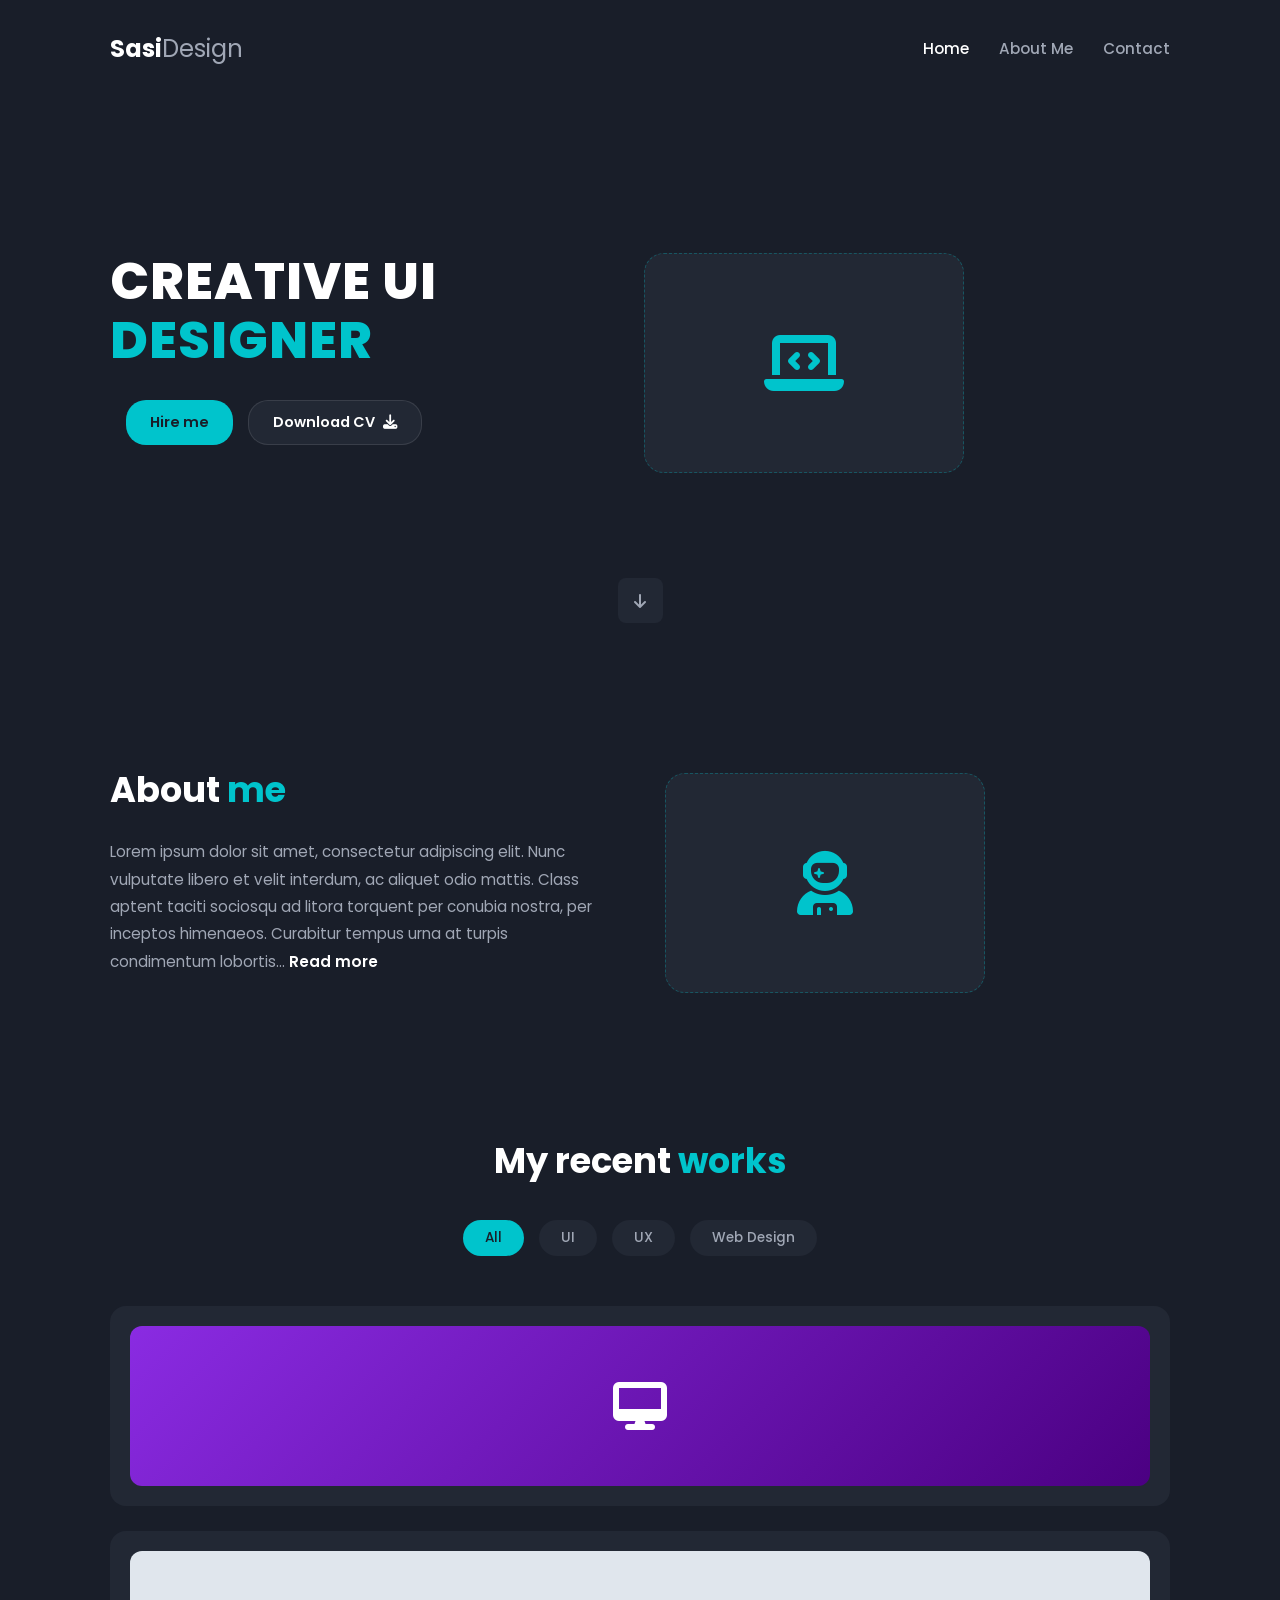
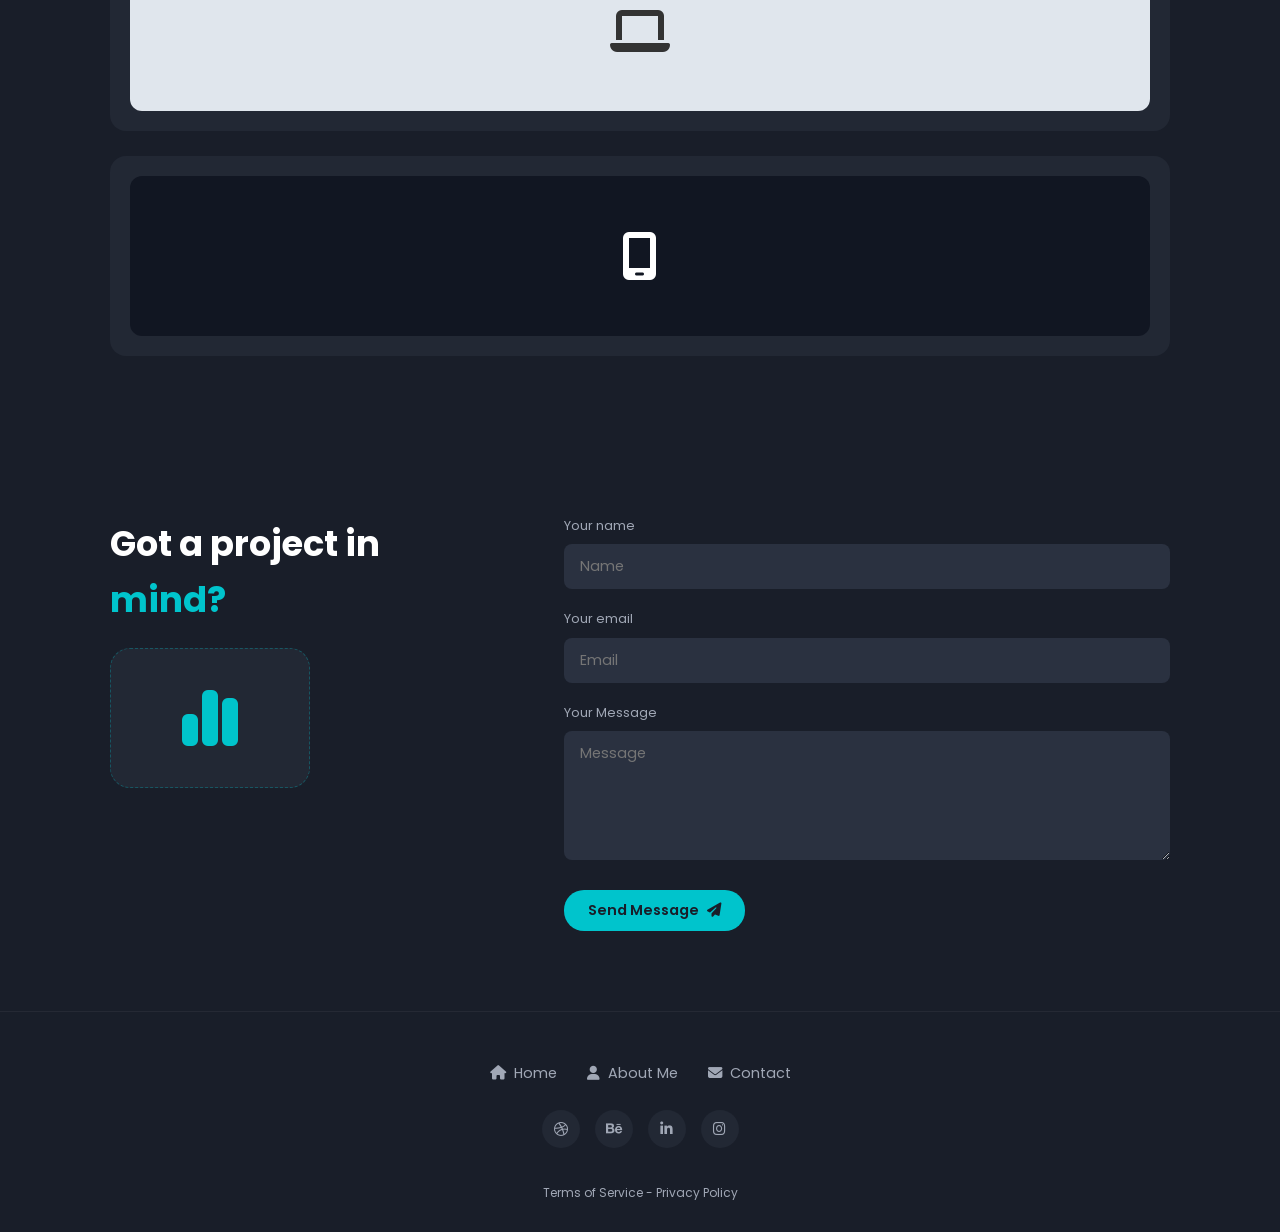
==== webproject.html @ ec04315b "Add files via upload" ====
<!DOCTYPE html>
<html lang="ru">
<head>
  <meta charset="UTF-8">
  <meta name="viewport" content="width=device-width, initial-scale=1.0">
  <title>SasiDesign - Creative UI Designer</title>
  <!-- Google Fonts & FontAwesome -->
  <link rel="preconnect" href="https://fonts.googleapis.com">
  <link rel="preconnect" href="https://fonts.gstatic.com" crossorigin>
  <link href="https://fonts.googleapis.com/css2?family=Poppins:wght@300;400;500;600;700;800&display=swap" rel="stylesheet">
  <link rel="stylesheet" href="https://cdnjs.cloudflare.com/ajax/libs/font-awesome/6.4.0/css/all.min.css">
  <link rel="stylesheet" href="style.css">
</head>
<body>

  <!-- Header / Navbar -->
  <header class="header">
    <div class="container nav-container">
      <a href="#" class="logo">Sasi<span>Design</span></a>
      <nav class="nav-menu">
        <a href="#home" class="active">Home</a>
        <a href="#about">About Me</a>
        <a href="#contact">Contact</a>
      </nav>
    </div>
  </header>

  <!-- Hero Section -->
  <section class="hero" id="home">
    <div class="container hero-container">
      <div class="hero-content">
        <h1 class="hero-title">
          CREATIVE UI<br>
          <span class="accent-text">DESIGNER</span>
        </h1>
        <div class="hero-buttons">
          <a href="#about" class="btn btn-teal">Hire me</a>
          <a href="#" class="btn btn-dark-outline">
            Download CV <i class="fa-solid fa-download"></i>
          </a>
        </div>
      </div>
      <div class="hero-illustration">
        <!-- Иллюстрация сидящего персонажа с ноутбуком -->
        <div class="illustration-placeholder">
          <i class="fa-solid fa-laptop-code"></i>
        </div>
      </div>
    </div>
    <a href="#about" class="scroll-down-btn">
      <i class="fa-solid fa-arrow-down"></i>
    </a>
  </section>

  <!-- About Me Section -->
  <section class="about" id="about">
    <div class="container about-container">
      <div class="about-text">
        <h2 class="section-heading">About <span class="accent-text">me</span></h2>
        <p>
          Lorem ipsum dolor sit amet, consectetur adipiscing elit. Nunc vulputate libero et velit interdum, ac aliquet odio mattis. Class aptent taciti sociosqu ad litora torquent per conubia nostra, per inceptos himenaeos. Curabitur tempus urna at turpis condimentum lobortis... <a href="#" class="read-more">Read more</a>
        </p>
      </div>
      <div class="about-illustration">
        <div class="illustration-placeholder">
          <i class="fa-solid fa-user-astronaut"></i>
        </div>
      </div>
    </div>
  </section>

  <!-- Works Section -->
  <section class="works" id="works">
    <div class="container">
      <h2 class="section-heading centered">My recent <span class="accent-text">works</span></h2>
      
      <!-- Filter Tabs -->
      <div class="filter-tabs">
        <button class="tab-btn active">All</button>
        <button class="tab-btn">UI</button>
        <button class="tab-btn">UX</button>
        <button class="tab-btn">Web Design</button>
      </div>

      <!-- Works Grid -->
      <div class="works-grid">
        <div class="work-card">
          <div class="card-preview card-purple">
            <i class="fa-solid fa-desktop"></i>
          </div>
        </div>
        <div class="work-card">
          <div class="card-preview card-light">
            <i class="fa-solid fa-laptop"></i>
          </div>
        </div>
        <div class="work-card">
          <div class="card-preview card-mobile">
            <i class="fa-solid fa-mobile-screen"></i>
          </div>
        </div>
      </div>
    </div>
  </section>

  <!-- Contact / Got a project Section -->
  <section class="contact" id="contact">
    <div class="container contact-container">
      <div class="contact-left">
        <h2 class="section-heading">
          Got a project in<br>
          <span class="accent-text">mind?</span>
        </h2>
        <div class="contact-illustration">
          <div class="illustration-placeholder mini">
            <i class="fa-solid fa-chart-simple"></i>
          </div>
        </div>
      </div>

      <div class="contact-right">
        <form class="contact-form">
          <div class="form-row">
            <div class="form-group">
              <label>Your name</label>
              <input type="text" placeholder="Name" required>
            </div>
            <div class="form-group">
              <label>Your email</label>
              <input type="email" placeholder="Email" required>
            </div>
          </div>
          <div class="form-group">
            <label>Your Message</label>
            <textarea placeholder="Message" rows="5" required></textarea>
          </div>
          <button type="submit" class="btn btn-teal btn-submit">
            Send Message <i class="fa-solid fa-paper-plane"></i>
          </button>
        </form>
      </div>
    </div>
  </section>

  <!-- Footer -->
  <footer class="footer">
    <div class="container footer-container">
      <nav class="footer-nav">
        <a href="#home"><i class="fa-solid fa-house"></i> Home</a>
        <a href="#about"><i class="fa-solid fa-user"></i> About Me</a>
        <a href="#contact"><i class="fa-solid fa-envelope"></i> Contact</a>
      </nav>

      <div class="footer-socials">
        <a href="#"><i class="fa-brands fa-dribbble"></i></a>
        <a href="#"><i class="fa-brands fa-behance"></i></a>
        <a href="#"><i class="fa-brands fa-linkedin-in"></i></a>
        <a href="#"><i class="fa-brands fa-instagram"></i></a>
      </div>

      <div class="footer-bottom">
        <p>Terms of Service - Privacy Policy</p>
      </div>
    </div>
  </footer>

</body>
</html>
---- style.css ----
:root {
  --bg-dark: #191e29;
  --bg-card: #222834;
  --bg-input: #2a3140;
  --accent: #00c4cc;
  --accent-hover: #00a8af;
  --text-white: #ffffff;
  --text-gray: #a0a7b5;
  --font-family: 'Poppins', sans-serif;
}

* {
  margin: 0;
  padding: 0;
  box-sizing: border-box;
  font-family: var(--font-family);
  scroll-behavior: smooth;
}

body {
  background-color: var(--bg-dark);
  color: var(--text-white);
  line-height: 1.6;
}

a {
  text-decoration: none;
  color: inherit;
  transition: all 0.3s ease;
}

.container {
  max-width: 1100px;
  margin: 0 auto;
  padding: 0 20px;
}

.accent-text {
  color: var(--accent);
}

/* --- Header / Navigation --- */
.header {
  padding: 30px 0;
  background-color: var(--bg-dark);
}

.nav-container {
  display: flex;
  justify-content: space-between;
  align-items: center;
}

.logo {
  font-size: 1.5rem;
  font-weight: 700;
  color: var(--text-white);
}

.logo span {
  font-weight: 400;
  color: var(--text-gray);
}

.nav-menu {
  display: flex;
  gap: 30px;
}

.nav-menu a {
  font-size: 0.95rem;
  color: var(--text-gray);
  font-weight: 500;
}

.nav-menu a.active,
.nav-menu a:hover {
  color: var(--text-white);
}

/* --- Buttons --- */
.btn {
  display: inline-flex;
  align-items: center;
  gap: 8px;
  padding: 10px 24px;
  border-radius: 20px;
  font-size: 0.9rem;
  font-weight: 600;
  border: none;
  cursor: pointer;
  transition: all 0.3s ease;
}

.btn-teal {
  background-color: var(--accent);
  color: var(--bg-dark);
}

.btn-teal:hover {
  background-color: var(--accent-hover);
  transform: translateY(-2px);
}

.btn-dark-outline {
  background-color: var(--bg-card);
  color: var(--text-white);
  border: 1px solid rgba(255, 255, 255, 0.1);
}

.btn-dark-outline:hover {
  background-color: #2c3444;
}
.hero {
  padding: 60px 0 40px;
  position: relative;
}

.hero-container {
  display: flex;
  justify-content: space-between;
  align-items: center;
  min-height: 380px;
}

.hero-title {
  font-size: 3.2rem;
  font-weight: 800;
  line-height: 1.15;
  letter-spacing: 1px;
}

.hero-buttons {
  display: flex;
  gap: 15px;
  margin-top: 30px;
}

.hero-illustration {
  flex: 1;
  display: flex;
  justify-content: flex-end;
}

.illustration-placeholder {
  width: 320px;
  height: 220px;
  background-color: var(--bg-card);
  border-radius: 20px;
  display: flex;
  align-items: center;
  justify-content: center;
  font-size: 4rem;
  color: var(--accent);
  border: 1px dashed rgba(0, 196, 204, 0.3);
}

.scroll-down-btn {
  display: flex;
  justify-content: center;
  align-items: center;
  width: 45px;
  height: 45px;
  background-color: var(--bg-card);
  border-radius: 8px;
  margin: 40px auto 0;
  color: var(--text-gray);
}

.scroll-down-btn:hover {
  color: var(--accent);
}

/* --- About Section --- */
.about {
  padding: 80px 0;
}

.about-container {
  display: grid;
  grid-template-columns: 1fr 1fr;
  gap: 50px;
  align-items: center;
}

.section-heading {
  font-size: 2.2rem;
  font-weight: 700;
  margin-bottom: 20px;
}

.section-heading.centered {
  text-align: center;
}

.about-text p {
  color: var(--text-gray);
  font-size: 0.95rem;
  line-height: 1.8;
}

.read-more {
  color: var(--text-white);
  font-weight: 600;
}

/* --- Works Section --- */
.works {
  padding: 60px 0 80px;
}

.filter-tabs {
  display: flex;
  justify-content: center;
  gap: 15px;
  margin: 30px 0 50px;
}

.tab-btn {
  padding: 8px 22px;
  border-radius: 20px;
  background-color: var(--bg-card);
  color: var(--text-gray);
  border: none;
  font-size: 0.85rem;
  font-weight: 500;
  cursor: pointer;
  transition: all 0.3s ease;
}

.tab-btn.active,
.tab-btn:hover {
  background-color: var(--accent);
  color: var(--bg-dark);
}

.works-grid {
  display: grid;
  grid-template-columns: repeat(3, 1fr);
  gap: 25px;
}

.work-card {
  background-color: var(--bg-card);
  border-radius: 16px;
  padding: 20px;
  height: 200px;
  display: flex;
  align-items: center;
  justify-content: center;
  transition: transform 0.3s ease;
}

.work-card:hover {
  transform: translateY(-5px);
}

.card-preview {
  width: 100%;
  height: 100%;
  border-radius: 12px;
  display: flex;
  align-items: center;
  justify-content: center;
  font-size: 3rem;
  color: #fff;
}

.card-purple { background: linear-gradient(135deg, #8a2be2, #4b0082); }
.card-light { background: #e0e6ed; color: #333; }
.card-mobile { background: #111622; }

/* --- Contact Section --- */
.contact {
  padding: 80px 0;
}

.contact-container {
  display: grid;
  grid-template-columns: 0.8fr 1.2fr;
  gap: 50px;
}

.contact-form {
  display: flex;
  flex-direction: column;
  gap: 20px;
}

.form-row {
  display: grid;
  grid-template-columns: 1fr 1fr;
  gap: 20px;
}

.form-group {
  display: flex;
  flex-direction: column;
  gap: 8px;
}

.form-group label {
  font-size: 0.8rem;
  color: var(--text-gray);
}

.form-group input,
.form-group textarea {
  background-color: var(--bg-input);
  border: none;
  border-radius: 8px;
  padding: 12px 16px;
  color: var(--text-white);
  outline: none;
  font-size: 0.9rem;
}

.form-group input:focus,
.form-group textarea:focus {
  box-shadow: 0 0 0 2px var(--accent);
}

.btn-submit {
  align-self: flex-start;
  margin-top: 10px;
}

.illustration-placeholder.mini {
  width: 200px;
  height: 140px;
  margin-top: 20px;
}

/* --- Footer --- */
.footer {
  padding: 50px 0 30px;
  border-top: 1px solid rgba(255, 255, 255, 0.05);
}

.footer-container {
  display: flex;
  flex-direction: column;
  align-items: center;
  gap: 25px;
}

.footer-nav {
  display: flex;
  gap: 30px;
}

.footer-nav a {
  color: var(--text-gray);
  font-size: 0.9rem;
  display: flex;
  align-items: center;
  gap: 8px;
}

.footer-socials {
  display: flex;
  gap: 15px;
}

.footer-socials a {
  width: 38px;
  height: 38px;
  background-color: var(--bg-card);
  border-radius: 50%;
  display: flex;
  align-items: center;
  justify-content: center;
  color: var(--text-gray);
  font-size: 0.9rem;
}

.footer-socials a:hover {
  background-color: var(--accent);
  color: var(--bg-dark);
}

.footer-bottom {
  color: var(--text-gray);
  font-size: 0.75rem;
  margin-top: 10px;
}

  .hero-buttons {
    justify-content: center;
  }

  .works-grid {
    grid-template-columns: 1fr;
  }

  .form-row {
    grid-template-columns: 1fr;
  }

  .hero-illustration,
  .about-illustration {
    justify-content: center;
    margin-top: 30px;
  }
@media (max-width: 768px) {
  .hero-container,
  .about-container,
  .contact-container {
    grid-template-columns: 1fr;
    flex-direction: column;
    text-align: center;
  }
}
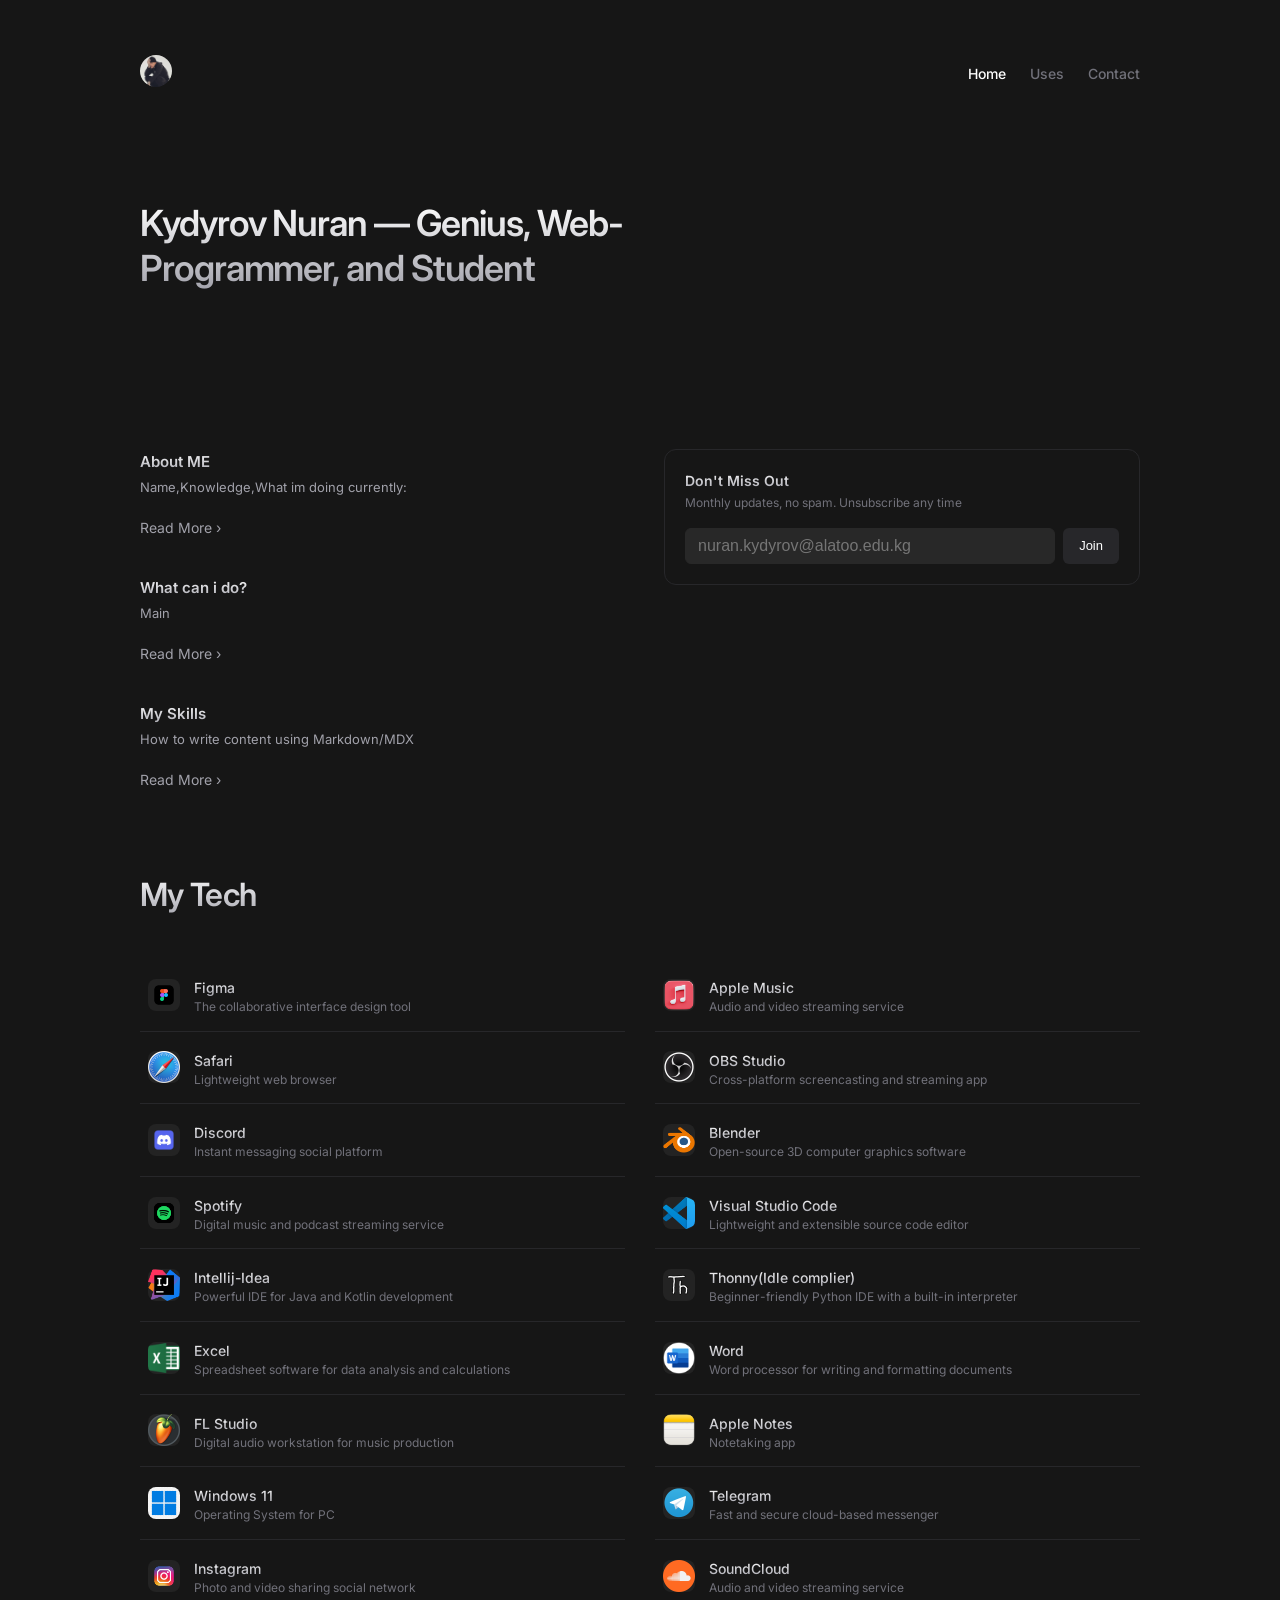
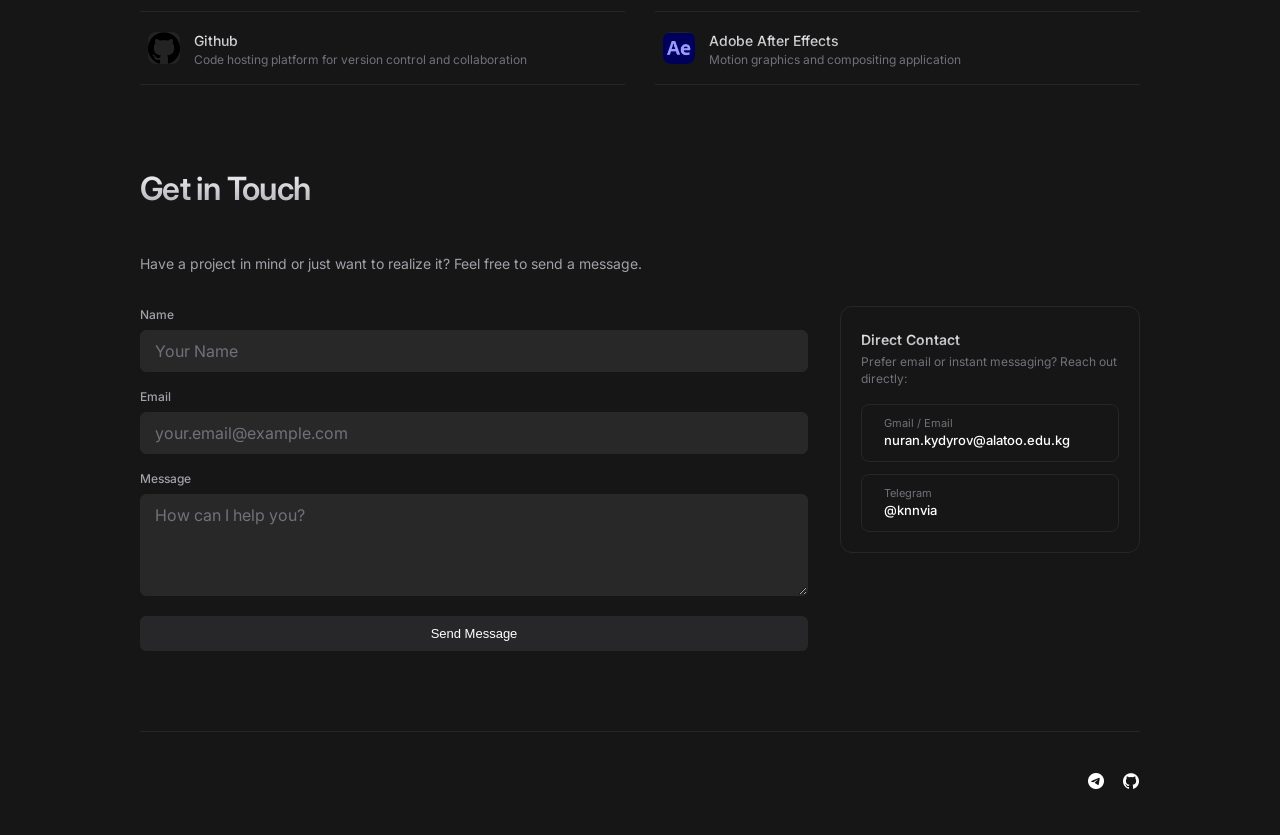
==== commit 1862bf14: "Add files via upload" ====
--- a/webproject.html
+++ b/webproject.html
@@ -1,168 +1,317 @@
 <!DOCTYPE html>
-<html lang="ru">
+<html lang="en">
 <head>
   <meta charset="UTF-8">
   <meta name="viewport" content="width=device-width, initial-scale=1.0">
-  <title>SasiDesign - Creative UI Designer</title>
-  <!-- Google Fonts & FontAwesome -->
+  <title>Kydyrov Nuran — Genius, Web Programmer, and Student</title>
+  <!-- Fonts & Styles -->
   <link rel="preconnect" href="https://fonts.googleapis.com">
   <link rel="preconnect" href="https://fonts.gstatic.com" crossorigin>
-  <link href="https://fonts.googleapis.com/css2?family=Poppins:wght@300;400;500;600;700;800&display=swap" rel="stylesheet">
-  <link rel="stylesheet" href="https://cdnjs.cloudflare.com/ajax/libs/font-awesome/6.4.0/css/all.min.css">
+  <link href="https://fonts.googleapis.com/css2?family=Inter:wght@400;500;600&display=swap" rel="stylesheet">
   <link rel="stylesheet" href="style.css">
 </head>
 <body>
 
-  <!-- Header / Navbar -->
-  <header class="header">
-    <div class="container nav-container">
-      <a href="#" class="logo">Sasi<span>Design</span></a>
-      <nav class="nav-menu">
-        <a href="#home" class="active">Home</a>
-        <a href="#about">About Me</a>
-        <a href="#contact">Contact</a>
-      </nav>
-    </div>
-  </header>
-
-  <!-- Hero Section -->
-  <section class="hero" id="home">
-    <div class="container hero-container">
-      <div class="hero-content">
-        <h1 class="hero-title">
-          CREATIVE UI<br>
-          <span class="accent-text">DESIGNER</span>
+  <!-- размер макета на 1512px -->
+  <div class="razmerchick">
+    <div class="content">
+
+      <!-- Навигация -->
+      <header class="header">
+        <div class="avatar">
+          <img src="icons/photo_5408832649104663019_w.jpg" alt="Avatar">
+        </div>
+        <nav class="nav">
+          <a href="#home" class="nav-link active">Home</a>
+          <a href="#uses" class="nav-link">Uses</a>
+          <a href="#contact" class="nav-link">Contact</a>
+        </nav>
+      </header>
+
+      <!-- Раздел HOME -->
+      <section id="home" class="section">
+        <h1 class="main-title">
+        Kydyrov Nuran — Genius,
+        <span>Web-Programmer, and Student</span>
         </h1>
-        <div class="hero-buttons">
-          <a href="#about" class="btn btn-teal">Hire me</a>
-          <a href="#" class="btn btn-dark-outline">
-            Download CV <i class="fa-solid fa-download"></i>
-          </a>
-        </div>
-      </div>
-      <div class="hero-illustration">
-        <!-- Иллюстрация сидящего персонажа с ноутбуком -->
-        <div class="illustration-placeholder">
-          <i class="fa-solid fa-laptop-code"></i>
-        </div>
-      </div>
-    </div>
-    <a href="#about" class="scroll-down-btn">
-      <i class="fa-solid fa-arrow-down"></i>
-    </a>
-  </section>
-
-  <!-- About Me Section -->
-  <section class="about" id="about">
-    <div class="container about-container">
-      <div class="about-text">
-        <h2 class="section-heading">About <span class="accent-text">me</span></h2>
-        <p>
-          Lorem ipsum dolor sit amet, consectetur adipiscing elit. Nunc vulputate libero et velit interdum, ac aliquet odio mattis. Class aptent taciti sociosqu ad litora torquent per conubia nostra, per inceptos himenaeos. Curabitur tempus urna at turpis condimentum lobortis... <a href="#" class="read-more">Read more</a>
-        </p>
-      </div>
-      <div class="about-illustration">
-        <div class="illustration-placeholder">
-          <i class="fa-solid fa-user-astronaut"></i>
-        </div>
-      </div>
-    </div>
-  </section>
-
-  <!-- Works Section -->
-  <section class="works" id="works">
-    <div class="container">
-      <h2 class="section-heading centered">My recent <span class="accent-text">works</span></h2>
-      
-      <!-- Filter Tabs -->
-      <div class="filter-tabs">
-        <button class="tab-btn active">All</button>
-        <button class="tab-btn">UI</button>
-        <button class="tab-btn">UX</button>
-        <button class="tab-btn">Web Design</button>
-      </div>
-
-      <!-- Works Grid -->
-      <div class="works-grid">
-        <div class="work-card">
-          <div class="card-preview card-purple">
-            <i class="fa-solid fa-desktop"></i>
+        <div class="home-grid">
+          <!-- обо мне -->
+          <div class="posts-list">
+            <article class="post-item">
+              <h2 class="post-title">About ME</h2>
+              <p class="post-desc">Name,Knowledge,What im doing currently:</p>
+               <input type="checkbox" id="post1" class="toggle">
+               <div class="more">
+                <div class="more-inner">
+                  <p>My name is Nuran,in my experience i have tried many things that keeps my knowledge at high level,for now im studyinng in Ala-Too College in Bishkek,in IT sphere.I learned Python,Java,CSS and HTML coding.I have experience in making websites,logistics and more.</p>
+                </div>
+              </div>
+               <label for="post1" class="read-more"></label>
+            </article>
+
+            <article class="post-item">
+              <h2 class="post-title">What can i do?</h2>
+              <p class="post-desc">Main</p>
+               <input type="checkbox" id="post2" class="toggle">
+               <div class="more">
+                <div class="more-inner">
+                  <p>I can do websites,type beats for you.I can help you with main things in website coding(Mentor)</p>
+                </div>
+              </div>
+               <label for="post2" class="read-more"></label>
+            </article>
+
+            <article class="post-item">
+              <h2 class="post-title">My Skills</h2>
+              <p class="post-desc">How to write content using Markdown/MDX</p>
+               <input type="checkbox" id="post3" class="toggle">
+               <div class="more">
+                <div class="more-inner">
+                  <p>I have high social skills that can help with communication in group of people on making projects.All projects that u asking me to do,making it in time(Deadline) so u shouldn't worry abt this.(Responibility high asf)</p>
+                </div>
+              </div>
+               <label for="post3" class="read-more"></label>
+            </article>
+          </div>
+
+          <!--рассылки -->
+          <div class="newsletter-card">
+            <h3 class="card-title">Don't Miss Out</h3>
+            <p class="card-desc">Monthly updates, no spam. Unsubscribe any time</p>
+            <form class="newsletter-form" onsubmit="return false;">
+              <input type="email" placeholder="nuran.kydyrov@alatoo.edu.kg" class="email-input">
+              <button type="submit" class="submit-btn">Join</button>
+            </form>
           </div>
         </div>
-        <div class="work-card">
-          <div class="card-preview card-light">
-            <i class="fa-solid fa-laptop"></i>
+      </section>
+
+      <!-- Раздел USES (My Tech) -->
+      <section id="uses" class="section uses-section">
+        <h2 class="section-title">My Tech</h2>
+
+        <div class="tech-grid">
+          <!-- Row 1 -->
+          <div class="tech-card">
+  <div class="tech-icon"><img src="icons/figma-logo-icon-figma-app-editable-transparent-background-premium-social-media-design-for-digital-download-free-png.webp" alt="Figma"></div>
+  <div class="tech-info">
+    <h3 class="tech-name">Figma</h3>
+    <p class="tech-desc">The collaborative interface design tool</p>
+  </div>
+</div>
+          <div class="tech-card">
+  <div class="tech-icon"><img src="icons/free-music-3d-icon-png-download-8219378.webp" alt="Applemusic"></div>
+  <div class="tech-info">
+    <h3 class="tech-name">Apple Music</h3>
+    <p class="tech-desc">Audio and video streaming service</p>
+  </div>
+</div>
+
+          <!-- Row 2 -->
+          <div class="tech-card">
+  <div class="tech-icon"><img src="icons/safari-icon.webp" alt="Safari"></div>
+  <div class="tech-info">
+    <h3 class="tech-name">Safari</h3>
+    <p class="tech-desc">Lightweight web browser</p>
+  </div>
+</div>
+          <div class="tech-card">
+  <div class="tech-icon"><img src="icons/OBS_Studio_logo.png" alt="OBS"></div>
+  <div class="tech-info">
+    <h3 class="tech-name">OBS Studio</h3>
+    <p class="tech-desc">Cross-platform screencasting and streaming app</p>
+  </div>
+</div>
+
+          <!-- Row 3 -->
+          <div class="tech-card">
+  <div class="tech-icon"><img src="icons/discord-logo-discord-icon-transparent-free-png.webp" alt="Discord"></div>
+  <div class="tech-info">
+    <h3 class="tech-name">Discord</h3>
+    <p class="tech-desc">Instant messaging social platform</p>
+  </div>
+</div>
+          <div class="tech-card">
+  <div class="tech-icon"><img src="icons/Blender_logo_no_text.svg.webp" alt="Blender"></div>
+  <div class="tech-info">
+    <h3 class="tech-name">Blender</h3>
+    <p class="tech-desc">Open-source 3D computer graphics software</p>
+  </div>
+</div>
+
+          <!-- Row 4 -->
+          <div class="tech-card">
+  <div class="tech-icon"><img src="icons/spotify-logo-spotify-social-media-icon-free-png.webp" alt="Spotify"></div>
+  <div class="tech-info">
+    <h3 class="tech-name">Spotify</h3>
+    <p class="tech-desc">Digital music and podcast streaming service</p>
+  </div>
+</div>
+          <div class="tech-card">
+  <div class="tech-icon"><img src="icons/Visual_Studio_Code_1.35_icon.svg.webp" alt="Visual Studio Code"></div>
+  <div class="tech-info">
+    <h3 class="tech-name">Visual Studio Code</h3>
+    <p class="tech-desc">Lightweight and extensible source code editor</p>
+  </div>
+</div>
+
+          <!-- Row 5 -->
+          <div class="tech-card">
+  <div class="tech-icon"><img src="icons/IntelliJ_IDEA_Icon.svg.webp" alt="Intellij-Idea"></div>
+  <div class="tech-info">
+    <h3 class="tech-name">Intellij-Idea</h3>
+    <p class="tech-desc">Powerful IDE for Java and Kotlin development</p>
+  </div>
+</div>
+          <div class="tech-card">
+  <div class="tech-icon"><img src="icons/Thonny_logo.png" alt="Thonny"></div>
+  <div class="tech-info">
+    <h3 class="tech-name">Thonny(Idle complier)</h3>
+    <p class="tech-desc">Beginner-friendly Python IDE with a built-in interpreter</p>
+  </div>
+</div>
+<!-- Row 6 -->
+<div class="tech-card">
+  <div class="tech-icon"><img src="icons/Microsoft_Excel_2013-2019_logo.svg.webp" alt="Excel"></div>
+  <div class="tech-info">
+    <h3 class="tech-name">Excel</h3>
+    <p class="tech-desc">Spreadsheet software for data analysis and calculations</p>
+  </div>
+</div>
+          <div class="tech-card">
+  <div class="tech-icon"><img src="icons/microsoft-word-mobile-apps-logo-free-png.webp" alt="Word"></div>
+  <div class="tech-info">
+    <h3 class="tech-name">Word</h3>
+    <p class="tech-desc">Word processor for writing and formatting documents</p>
+  </div>
+</div>
+<!-- Row 7 -->
+<div class="tech-card">
+  <div class="tech-icon"><img src="icons/fl-studio.png" alt="FL Studio"></div>
+  <div class="tech-info">
+    <h3 class="tech-name">FL Studio</h3>
+    <p class="tech-desc">Digital audio workstation for music production</p>
+  </div>
+</div>
+          <div class="tech-card">
+  <div class="tech-icon"><img src="icons/Apple_Notes_(macOS_Big_Sur).png" alt="Apple Notes"></div>
+  <div class="tech-info">
+    <h3 class="tech-name">Apple Notes</h3>
+    <p class="tech-desc">Notetaking app</p>
+  </div>
+</div>
+<!-- Row 8 -->
+<div class="tech-card">
+  <div class="tech-icon"><img src="icons/hd-windows-11-logo-icon-transparent-background-701751694967888zqtluh5aaw.png" alt="Windows 11"></div>
+  <div class="tech-info">
+    <h3 class="tech-name">Windows 11</h3>
+    <p class="tech-desc">Operating System for PC</p>
+  </div>
+</div>
+          <div class="tech-card">
+  <div class="tech-icon"><img src="icons/Telegram_Messenger.png" alt="Telegram"></div>
+  <div class="tech-info">
+    <h3 class="tech-name">Telegram</h3>
+    <p class="tech-desc">Fast and secure cloud-based messenger</p>
+  </div>
+</div>
+<!-- Row 9 -->
+<div class="tech-card">
+  <div class="tech-icon"><img src="icons/instagram-logo-instagram-icon-transparent-free-png.webp" alt="Instagram"></div>
+  <div class="tech-info">
+    <h3 class="tech-name">Instagram</h3>
+    <p class="tech-desc">Photo and video sharing social network</p>
+  </div>
+</div>
+          <div class="tech-card">
+  <div class="tech-icon"><img src="icons/145809.png" alt="SoundCloud"></div>
+  <div class="tech-info">
+    <h3 class="tech-name">SoundCloud</h3>
+    <p class="tech-desc">Audio and video streaming service</p>
+  </div>
+</div>
+<!-- Row 10 -->
+<div class="tech-card">
+  <div class="tech-icon"><img src="icons/githb.png" alt="GitHub"></div>
+  <div class="tech-info">
+    <h3 class="tech-name">Github</h3>
+    <p class="tech-desc">Code hosting platform for version control and collaboration</p>
+  </div>
+</div>
+          <div class="tech-card">
+  <div class="tech-icon"><img src="icons/Adobe_After_Effects_CC_icon.svg.webp" alt="aae"></div>
+  <div class="tech-info">
+    <h3 class="tech-name">Adobe After Effects</h3>
+    <p class="tech-desc">Motion graphics and compositing application</p>
+  </div>
+</div>
+      </section>
+<!-- Разделитель -->
+      <!-- Раздел CONTACT -->
+      <section id="contact" class="section contact-section">
+        <h2 class="section-title">Get in Touch</h2>
+        <p class="contact-desc">Have a project in mind or just want to realize it? Feel free to send a message.</p>
+
+        <div class="contact-grid">
+          <!-- Формачка -->
+          <form class="contact-form" onsubmit="return false;">
+            <div class="form-group">
+              <label for="name" class="form-label">Name</label>
+              <input type="text" id="name" placeholder="Your Name" class="form-input">
+            </div>
+
+            <div class="form-group">
+              <label for="email" class="form-label">Email</label>
+              <input type="email" id="email" placeholder="your.email@example.com" class="form-input">
+            </div>
+
+            <div class="form-group">
+              <label for="message" class="form-label">Message</label>
+              <textarea id="message" rows="4" placeholder="How can I help you?" class="form-input textarea"></textarea>
+            </div>
+
+            <button type="submit" class="submit-btn full-width">Send Message</button>
+          </form>
+
+          <!-- контакто -->
+          <div class="contact-info-card">
+            <h3 class="card-title">Direct Contact</h3>
+            <p class="card-desc">Prefer email or instant messaging? Reach out directly:</p>
+
+            <div class="direct-links">
+              <a href="mailto:nuran.kydyrov@alatoo.edu.kg" class="contact-method-link">
+                <span class="method-icon"></span>
+                <div class="method-details">
+                  <span class="method-title">Gmail / Email</span>
+                  <span class="method-value">nuran.kydyrov@alatoo.edu.kg</span>
+                </div>
+              </a>
+
+              <a href="https://t.me/knnvia" target="_blank" class="contact-method-link">
+                <span class="method-icon"></span>
+                <div class="method-details">
+                  <span class="method-title">Telegram</span>
+                  <span class="method-value">@knnvia</span>
+                </div>
+              </a>
+            </div>
           </div>
         </div>
-        <div class="work-card">
-          <div class="card-preview card-mobile">
-            <i class="fa-solid fa-mobile-screen"></i>
-          </div>
-        </div>
-      </div>
+      </section>
+      <!-- Футаняшка -->
+      <footer class="footer">
+        <div class="footer-links">
+  <a href="https://t.me/knnvia" target="_blank" class="footer-link-icon" aria-label="Twitter">
+    <img src="icons/telegram-white-icon.webp" alt="Telegramgram" class="footer-icon-img">
+  </a>
+  <a href="https://github.com/kutakishiku" target="_blank" class="footer-link-icon" aria-label="GitHub">
+    <img src="icons/github-white-icon.webp" alt="GitHub" class="footer-icon-img">
+  </a>
+</div>
+      </footer>
+
     </div>
-  </section>
-
-  <!-- Contact / Got a project Section -->
-  <section class="contact" id="contact">
-    <div class="container contact-container">
-      <div class="contact-left">
-        <h2 class="section-heading">
-          Got a project in<br>
-          <span class="accent-text">mind?</span>
-        </h2>
-        <div class="contact-illustration">
-          <div class="illustration-placeholder mini">
-            <i class="fa-solid fa-chart-simple"></i>
-          </div>
-        </div>
-      </div>
-
-      <div class="contact-right">
-        <form class="contact-form">
-          <div class="form-row">
-            <div class="form-group">
-              <label>Your name</label>
-              <input type="text" placeholder="Name" required>
-            </div>
-            <div class="form-group">
-              <label>Your email</label>
-              <input type="email" placeholder="Email" required>
-            </div>
-          </div>
-          <div class="form-group">
-            <label>Your Message</label>
-            <textarea placeholder="Message" rows="5" required></textarea>
-          </div>
-          <button type="submit" class="btn btn-teal btn-submit">
-            Send Message <i class="fa-solid fa-paper-plane"></i>
-          </button>
-        </form>
-      </div>
-    </div>
-  </section>
-
-  <!-- Footer -->
-  <footer class="footer">
-    <div class="container footer-container">
-      <nav class="footer-nav">
-        <a href="#home"><i class="fa-solid fa-house"></i> Home</a>
-        <a href="#about"><i class="fa-solid fa-user"></i> About Me</a>
-        <a href="#contact"><i class="fa-solid fa-envelope"></i> Contact</a>
-      </nav>
-
-      <div class="footer-socials">
-        <a href="#"><i class="fa-brands fa-dribbble"></i></a>
-        <a href="#"><i class="fa-brands fa-behance"></i></a>
-        <a href="#"><i class="fa-brands fa-linkedin-in"></i></a>
-        <a href="#"><i class="fa-brands fa-instagram"></i></a>
-      </div>
-
-      <div class="footer-bottom">
-        <p>Terms of Service - Privacy Policy</p>
-      </div>
-    </div>
-  </footer>
-
+  </div>
+<script src="script.js"></script><!--нужно сделать время текущее-->
 </body>
 </html>
--- a/style.css
+++ b/style.css
@@ -1,414 +1,523 @@
-
-:root {
-  --bg-dark: #191e29;
-  --bg-card: #222834;
-  --bg-input: #2a3140;
-  --accent: #00c4cc;
-  --accent-hover: #00a8af;
-  --text-white: #ffffff;
-  --text-gray: #a0a7b5;
-  --font-family: 'Poppins', sans-serif;
-}
-
 * {
   margin: 0;
   padding: 0;
   box-sizing: border-box;
-  font-family: var(--font-family);
-  scroll-behavior: smooth;
 }
 
 body {
-  background-color: var(--bg-dark);
-  color: var(--text-white);
-  line-height: 1.6;
-}
-
-a {
-  text-decoration: none;
-  color: inherit;
-  transition: all 0.3s ease;
-}
-
-.container {
-  max-width: 1100px;
+  background-color: #161616;
+  color: #a1a1aa;
+  font-family: 'Inter', -apple-system, BlinkMacSystemFont, sans-serif;
+  line-height: 1.5;
+  -webkit-font-smoothing: antialiased;
+  display: flex;
+  justify-content: center;
+}
+
+.razmerchick {
+  width: 100%;
+  max-width: 1512px;
+  background-color: #161616;
+  display: flex;
+  flex-direction: column;
+  min-height: 100vh;
+}
+
+.content {
+  max-width: 1000px;
   margin: 0 auto;
-  padding: 0 20px;
-}
-
-.accent-text {
-  color: var(--accent);
-}
-
-/* --- Header / Navigation --- */
+  width: 100%;
+  height: 40px;
+  margin-top: 27px;
+  margin-bottom: 107px;
+}
+
+/* Навигация */
 .header {
-  padding: 30px 0;
-  background-color: var(--bg-dark);
-}
-
-.nav-container {
   display: flex;
   justify-content: space-between;
   align-items: center;
-}
-
-.logo {
-  font-size: 1.5rem;
-  font-weight: 700;
-  color: var(--text-white);
-}
-
-.logo span {
-  font-weight: 400;
-  color: var(--text-gray);
-}
-
-.nav-menu {
-  display: flex;
-  gap: 30px;
-}
-
-.nav-menu a {
-  font-size: 0.95rem;
-  color: var(--text-gray);
+  margin-bottom: 107px;
+  position: sticky;
+  top: 0;
+  z-index: 10;
+  background-color: #161616;
+  border-bottom: 1px solid #161616;
+  width: 1000px;
+  height: 40px;
+  max-width: 100%;
+  margin-top: 27px;
+}
+
+.avatar img {
+  width: 32px;
+  height: 32px;
+  border-radius: 50%;
+  object-fit: cover;
+}
+
+.nav {
+  display: flex;
+  gap: 24px;
+}
+
+.nav-link {
+  color: #71717a;
+  text-decoration: none;
+  font-size: 14px;
   font-weight: 500;
 }
 
-.nav-menu a.active,
-.nav-menu a:hover {
-  color: var(--text-white);
-}
-
-/* --- Buttons --- */
-.btn {
-  display: inline-flex;
+.nav-link.active,
+.nav-link:hover {
+  color: #ffffff;
+}
+
+/* Секции */
+.section {
+  margin-bottom: 80px;
+}
+
+.main-title {
+  color: #ffffff;
+  font-size: 36px;
+  font-weight: 600;
+  line-height: 1.25;
+  letter-spacing: -0.03em;
+  max-width: 600px;
+  font-size: 36px;
+  margin-bottom: 158px;
+  box-sizing: border-box;
+}
+
+.section-title {
+  color: #ffffff;
+  font-size: 32px;
+  font-weight: 600;
+  letter-spacing: -0.02em;
+  margin-bottom: 40px;
+}
+
+/* Grid Home */
+.home-grid {
+  display: grid;
+  gap: 48px;
+  grid-template-columns: 1fr 1fr;
+  align-items: start;   /* карточка не растягивается и не прыгает при раскрытии */
+  max-width: 1000px;
+  margin: 0 auto;
+}
+.toggle {
+  display: none;
+}
+.more {
+  display: grid;
+  grid-template-rows: 0fr;
+  opacity: 0;
+  transition: grid-template-rows 0.3s ease, opacity 0.3s ease, margin 0.3s ease;
+}
+.more-inner {
+  overflow: hidden;
+  font-size: 14px;
+  line-height: 1.6;
+  color: #a3a3a3;
+}
+.toggle:checked ~ .more {
+  grid-template-rows: 1fr;
+  opacity: 1;
+  margin-top: 12px;
+}
+.toggle:checked ~ .more .more-inner {
+  max-height: 160px;
+  overflow-y: auto;
+  padding-right: 8px;
+}
+.read-more {
+  display: inline-block;
+  margin-top: 12px;
+  font-size: 14px;
+  cursor: pointer;
+}
+.read-more::before {
+  content: "Read More ›";
+}
+.toggle:checked ~ .read-more::before {
+  content: "Show Less ‹";
+}
+.read-more:hover {
+  text-decoration: underline;
+}
+.posts-list {
+  display: flex;
+  flex-direction: column;
+  gap: 36px;
+}
+
+.post-meta {
+  font-size: 12px;
+  color: #71717a;
+  display: block;
+  margin-bottom: 4px;
+}
+
+.post-title {
+  color: #ffffff;
+  font-size: 15px;
+  font-weight: 600;
+  margin-bottom: 4px;
+}
+
+.post-desc {
+  font-size: 13px;
+  color: #a1a1aa;
+  margin-bottom: 8px;
+}
+
+.post-link {
+  font-size: 13px;
+  color: #a1a1aa;
+  text-decoration: none;
+}
+
+/* рассылки */
+.newsletter-card {
+  background-color: #161616;
+  border: 1px solid #27272a;
+  border-radius: 12px;
+  padding: 20px;
+  height: fit-content;
+  box-sizing: border-box;
+  display: flex;
+  flex-direction: column;
+  justify-content: space-between;
+  left: 430px;
+}
+
+.card-title {
+  color: #ffffff;
+  font-size: 14px;
+  font-weight: 600;
+  margin-bottom: 4px;
+}
+
+.card-desc {
+  font-size: 12px;
+  color: #71717a;
+  margin-bottom: 16px;
+  line-height: 1.4;
+}
+
+.newsletter-form {
+  display: flex;
+  gap: 8px;
+}
+
+.email-input {
+  background-color: #282828;
+  border: 1px solid #282828;
+  border-radius: 6px;
+  padding: 8px 12px;
+  font-size: 13px;
+  color: #ffffff;
+  width: 100%;
+  outline: none;
+}
+
+.submit-btn {
+  background-color: #27272a;
+  color: #ffffff;
+  border: none;
+  border-radius: 6px;
+  padding: 8px 16px;
+  font-size: 13px;
+  font-weight: 500;
+  cursor: pointer;
+}
+
+/* карточки Uses */
+.tech-grid {
+ display: grid;
+  grid-template-columns: repeat(2, 1fr);
+  column-gap: 30px;
+  row-gap: 0;               
+  width: 100%; 
+}
+
+.tech-card {
+  min-height: 64px;
+  display: flex;
   align-items: center;
-  gap: 8px;
-  padding: 10px 24px;
-  border-radius: 20px;
-  font-size: 0.9rem;
-  font-weight: 600;
-  border: none;
-  cursor: pointer;
-  transition: all 0.3s ease;
-}
-
-.btn-teal {
-  background-color: var(--accent);
-  color: var(--bg-dark);
-}
-
-.btn-teal:hover {
-  background-color: var(--accent-hover);
-  transform: translateY(-2px);
-}
-
-.btn-dark-outline {
-  background-color: var(--bg-card);
-  color: var(--text-white);
-  border: 1px solid rgba(255, 255, 255, 0.1);
-}
-
-.btn-dark-outline:hover {
-  background-color: #2c3444;
-}
-.hero {
-  padding: 60px 0 40px;
-  position: relative;
-}
-
-.hero-container {
+  gap: 14px;
+  padding: 16px 8px;        
+  border-bottom: 1px solid #27272a;
+}
+
+.tech-icon {
+  width: 32px;
+  height: 32px;
+  border-radius: 8px;
+  background-color: #232323;  
+  overflow: hidden;
+  flex-shrink: 0;
+}
+.tech-icon img {
+  width: 100%;
+  height: 100%;
+  object-fit: contain;
+  display: block;
+}
+.tech-name {
+  color: #ffffff;
+  font-size: 14px;
+  font-weight: 500;
+  line-height: 1.3;
+}
+
+.tech-desc {
+  font-size: 12px;
+  color: #71717a;
+  line-height: 1.3;
+}
+/*contacto*/
+/* Стили для раздела Contact */
+.contact-desc {
+  font-size: 14px;
+  color: #a1a1aa;
+  margin-bottom: 32px;
+}
+
+.contact-grid {
+  display: grid;
+  grid-template-columns: 1fr;
+  gap: 32px;
+}
+
+/* Форма обратной связи */
+.contact-form {
+  display: flex;
+  flex-direction: column;
+  gap: 16px;
+}
+
+.form-group {
+  display: flex;
+  flex-direction: column;
+  gap: 6px;
+}
+
+.form-label {
+  font-size: 12px;  
+  font-weight: 500;
+  color: #a1a1aa;
+}
+
+.form-input {
+  background-color: #282828;
+  border: 1px solid #282828;
+  border-radius: 6px;
+  padding: 10px 14px;
+  font-size: 13px;
+  color: #ffffff;
+  outline: none;
+  font-family: inherit;
+}
+
+.form-input::placeholder {
+  color: #71717a;
+}
+
+.textarea {
+  resize: vertical;
+  min-height: 100px;
+}
+
+.submit-btn.full-width {
+  width: 100%;
+  padding: 10px;
+  margin-top: 4px;
+}
+
+/* Карточка контактов */
+.contact-info-card {
+  background-color: #161616;
+  border: 1px solid #27272a;
+  border-radius: 12px;
+  padding: 20px;
+  height: fit-content;
+}
+
+.direct-links {
+  display: flex;
+  flex-direction: column;
+  gap: 12px;
+  margin-top: 16px;
+}
+
+.contact-method-link {
+  display: flex;
+  align-items: center;
+  gap: 12px;
+  padding: 10px;
+  border-radius: 8px;
+  background-color: #161616;
+  border: 1px solid #27272a;
+  text-decoration: none;
+}
+
+.method-icon {
+  font-size: 16px;
+}
+
+.method-details {
+  display: flex;
+  flex-direction: column;
+}
+
+.method-title {
+  font-size: 11px;
+  color: #71717a;
+}
+
+.method-value {
+  font-size: 13px;
+  font-weight: 500;
+  color: #ffffff;
+}
+/* Футер */
+.footer {
   display: flex;
   justify-content: space-between;
   align-items: center;
-  min-height: 380px;
-}
-
-.hero-title {
-  font-size: 3.2rem;
-  font-weight: 800;
-  line-height: 1.15;
-  letter-spacing: 1px;
-}
-
-.hero-buttons {
-  display: flex;
-  gap: 15px;
-  margin-top: 30px;
-}
-
-.hero-illustration {
-  flex: 1;
-  display: flex;
+  font-size: 12px;
+  color: #71717a;
+  padding-top: 40px;
+  margin-top: auto;
+  border-top: 1px solid #27272a;
+}
+
+.footer-links {
+  display: flex;
+  align-items: center;
+  gap: 16px; /* Расстояние между логотипами */
+  margin-left: auto;
+  background-color: transparent;
   justify-content: flex-end;
 }
 
-.illustration-placeholder {
-  width: 320px;
-  height: 220px;
-  background-color: var(--bg-card);
-  border-radius: 20px;
-  display: flex;
+.footer-link-icon {
   align-items: center;
   justify-content: center;
-  font-size: 4rem;
-  color: var(--accent);
-  border: 1px dashed rgba(0, 196, 204, 0.3);
-}
-
-.scroll-down-btn {
-  display: flex;
-  justify-content: center;
-  align-items: center;
-  width: 45px;
-  height: 45px;
-  background-color: var(--bg-card);
-  border-radius: 8px;
-  margin: 40px auto 0;
-  color: var(--text-gray);
-}
-
-.scroll-down-btn:hover {
-  color: var(--accent);
-}
-
-/* --- About Section --- */
-.about {
-  padding: 80px 0;
-}
-
-.about-container {
-  display: grid;
-  grid-template-columns: 1fr 1fr;
-  gap: 50px;
-  align-items: center;
-}
-
-.section-heading {
-  font-size: 2.2rem;
-  font-weight: 700;
-  margin-bottom: 20px;
-}
-
-.section-heading.centered {
-  text-align: center;
-}
-
-.about-text p {
-  color: var(--text-gray);
-  font-size: 0.95rem;
-  line-height: 1.8;
-}
-
-.read-more {
-  color: var(--text-white);
-  font-weight: 600;
-}
-
-/* --- Works Section --- */
-.works {
-  padding: 60px 0 80px;
-}
-
-.filter-tabs {
-  display: flex;
-  justify-content: center;
-  gap: 15px;
-  margin: 30px 0 50px;
-}
-
-.tab-btn {
-  padding: 8px 22px;
-  border-radius: 20px;
-  background-color: var(--bg-card);
-  color: var(--text-gray);
-  border: none;
-  font-size: 0.85rem;
-  font-weight: 500;
-  cursor: pointer;
-  transition: all 0.3s ease;
-}
-
-.tab-btn.active,
-.tab-btn:hover {
-  background-color: var(--accent);
-  color: var(--bg-dark);
-}
-
-.works-grid {
-  display: grid;
-  grid-template-columns: repeat(3, 1fr);
-  gap: 25px;
-}
-
-.work-card {
-  background-color: var(--bg-card);
-  border-radius: 16px;
-  padding: 20px;
-  height: 200px;
-  display: flex;
-  align-items: center;
-  justify-content: center;
-  transition: transform 0.3s ease;
-}
-
-.work-card:hover {
-  transform: translateY(-5px);
-}
-
-.card-preview {
-  width: 100%;
-  height: 100%;
-  border-radius: 12px;
-  display: flex;
-  align-items: center;
-  justify-content: center;
-  font-size: 3rem;
-  color: #fff;
-}
-
-.card-purple { background: linear-gradient(135deg, #8a2be2, #4b0082); }
-.card-light { background: #e0e6ed; color: #333; }
-.card-mobile { background: #111622; }
-
-/* --- Contact Section --- */
-.contact {
-  padding: 80px 0;
-}
-
-.contact-container {
-  display: grid;
-  grid-template-columns: 0.8fr 1.2fr;
-  gap: 50px;
-}
-
-.contact-form {
-  display: flex;
-  flex-direction: column;
-  gap: 20px;
-}
-
-.form-row {
-  display: grid;
-  grid-template-columns: 1fr 1fr;
-  gap: 20px;
-}
-
-.form-group {
-  display: flex;
-  flex-direction: column;
-  gap: 8px;
-}
-
-.form-group label {
-  font-size: 0.8rem;
-  color: var(--text-gray);
-}
-
-.form-group input,
-.form-group textarea {
-  background-color: var(--bg-input);
-  border: none;
-  border-radius: 8px;
-  padding: 12px 16px;
-  color: var(--text-white);
-  outline: none;
-  font-size: 0.9rem;
-}
-
-.form-group input:focus,
-.form-group textarea:focus {
-  box-shadow: 0 0 0 2px var(--accent);
-}
-
-.btn-submit {
-  align-self: flex-start;
-  margin-top: 10px;
-}
-
-.illustration-placeholder.mini {
-  width: 200px;
-  height: 140px;
-  margin-top: 20px;
-}
-
-/* --- Footer --- */
-.footer {
-  padding: 50px 0 30px;
-  border-top: 1px solid rgba(255, 255, 255, 0.05);
-}
-
-.footer-container {
-  display: flex;
-  flex-direction: column;
-  align-items: center;
-  gap: 25px;
-}
-
-.footer-nav {
-  display: flex;
-  gap: 30px;
-}
-
-.footer-nav a {
-  color: var(--text-gray);
-  font-size: 0.9rem;
-  display: flex;
-  align-items: center;
-  gap: 8px;
-}
-
-.footer-socials {
-  display: flex;
-  gap: 15px;
-}
-
-.footer-socials a {
-  width: 38px;
-  height: 38px;
-  background-color: var(--bg-card);
-  border-radius: 50%;
-  display: flex;
-  align-items: center;
-  justify-content: center;
-  color: var(--text-gray);
-  font-size: 0.9rem;
-}
-
-.footer-socials a:hover {
-  background-color: var(--accent);
-  color: var(--bg-dark);
-}
-
-.footer-bottom {
-  color: var(--text-gray);
-  font-size: 0.75rem;
-  margin-top: 10px;
-}
-
-  .hero-buttons {
-    justify-content: center;
-  }
-
-  .works-grid {
+margin-bottom: 44px;
+  width: 19px;
+  height: 19px;
+  display: flex;  
+}
+
+.footer-link-icon:hover {
+  opacity: 1;
+}
+
+.footer-icon-img {
+  width: 16px;
+  height: 16px;
+  object-fit: contain;
+}
+
+/*текст градиент*/
+
+h1, h2, h3, h4, h5, h6 {
+  background: linear-gradient(180deg, #FFFFFF 0%, #A1A1AA 100%) !important;
+  -webkit-background-clip: text !important;
+  background-clip: text !important;
+  -webkit-text-fill-color: transparent !important;
+  color: transparent !important;
+  display: inline-block;
+}
+/*мелочь*/
+img {
+  max-width: 100%;
+  height: auto;
+}
+
+html {
+  -webkit-text-size-adjust: 100%;   /* iPhone не увеличивает текст сам */
+}
+
+.email-input,
+.form-input {
+  font-size: 16px;   /* на iPhone при меньшем размере страница зумится при фокусе */
+}
+
+.contact-method-link {
+  word-break: break-word;   /* длинный email не вылезет за экран */
+}
+/*настройка на планшет и телефон браза*/
+@media (min-width: 768px) {
+  .contact-grid {
+    grid-template-columns: 1fr 300px;
+  }
+}
+@media (max-width: 900px) {
+  .home-grid {
+    grid-template-columns: 1fr;   
+    gap: 40px;
+  }
+  .main-title {
+    margin-bottom: 80px;
+  }
+  .header {
+    margin-bottom: 60px;
+  }
+}
+@media (max-width: 600px) {
+  .content {
+    padding: 0 16px;
+  }
+
+  .header {
+    margin-bottom: 40px;
+  }
+  .nav {
+    gap: 16px;
+  }
+
+  .main-title {
+    font-size: 26px;
+    margin-bottom: 48px;
+  }
+  .section-title {
+    font-size: 26px;
+    margin-bottom: 24px;
+  }
+  .section {
+    margin-bottom: 56px;
+  }
+
+  .tech-grid {
+    grid-template-columns: 1fr;   
+  }
+
+  .contact-grid {
     grid-template-columns: 1fr;
   }
 
-  .form-row {
-    grid-template-columns: 1fr;
-  }
-
-  .hero-illustration,
-  .about-illustration {
-    justify-content: center;
-    margin-top: 30px;
-  }
-@media (max-width: 768px) {
-  .hero-container,
-  .about-container,
-  .contact-container {
-    grid-template-columns: 1fr;
-    flex-direction: column;
-    text-align: center;
+  .newsletter-form {
+    flex-direction: column;       
+  }
+  .submit-btn {
+    width: 100%;
+    padding: 10px;
+  }
+
+  .footer {
+    padding-top: 24px;
+  }
+}
+@media (max-width: 360px) {
+  .main-title {
+    font-size: 22px;
+  }
+  .nav-link {
+    font-size: 13px;
   }
 }
